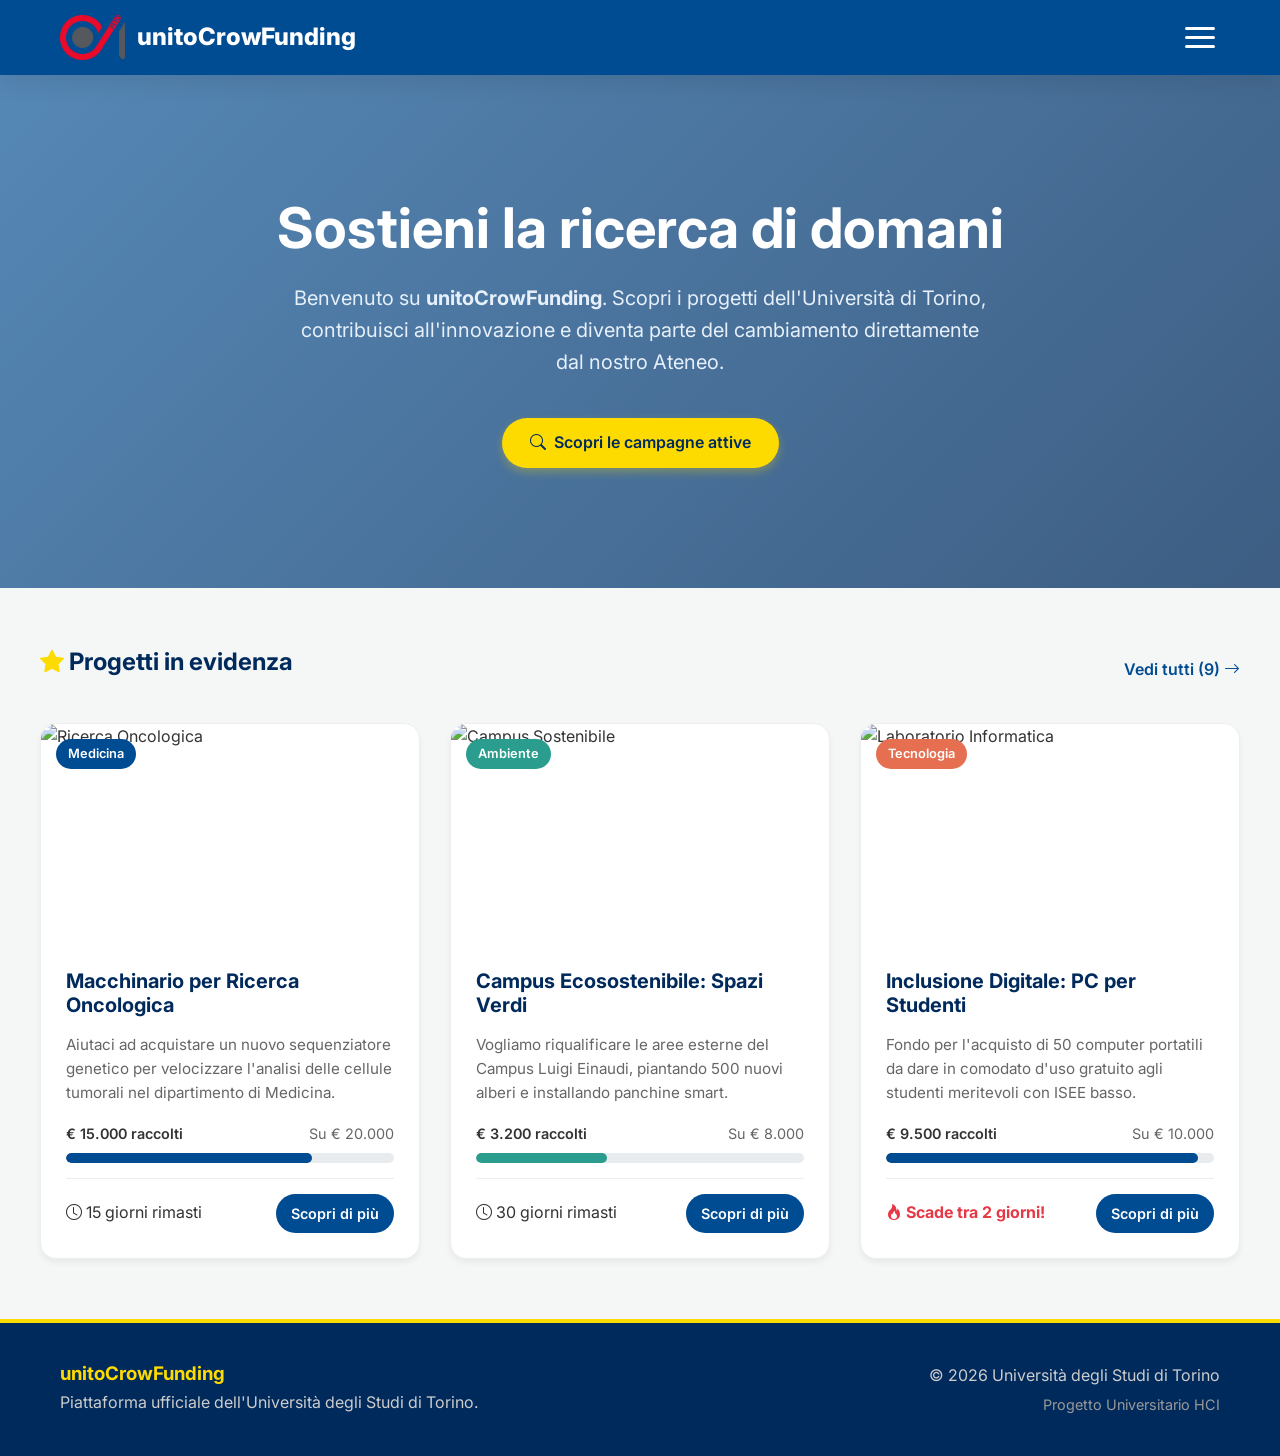
==== Assignement_2/index.html @ 96bf9e15 "Aggiunta Html, Css, JavaScript" ====
<!DOCTYPE html>
<html lang="it">
<head>
    <meta charset="UTF-8">
    <meta name="viewport" content="width=device-width, initial-scale=1.0">
    <title>unitoCrowFunding - Università di Torino</title>
    <link rel="stylesheet" href="https://cdn.jsdelivr.net/npm/bootstrap-icons@1.10.5/font/bootstrap-icons.css">
    <link rel="stylesheet" href="style.css">
</head>
<body>
    <div class="overlay-bg"></div>
    <nav class="navbar">
        <div class="container nav-container">
            <a href="index.html" class="brand">
                <img src="logo-unito.png" alt="Logo UniTo" onerror="this.src='https://via.placeholder.com/150x45/fddb00/002a5c?text=UNITO';">
                unitoCrowFunding
            </a>
            <!-- HAMBURGER ICONA GLOBALE -->
            <div class="hamburger">
                <span></span><span></span><span></span>
            </div>
            <!-- MENU LATERALE -->
            <ul class="nav-links">
                <li><a href="index.html" class="active"><i class="bi bi-house-door me-2"></i> Home</a></li>
                <li><a href="esplora.html"><i class="bi bi-compass me-2"></i> Esplora Progetti</a></li>
                <li><a href="proponi.html"><i class="bi bi-plus-circle me-2"></i> Proponi Progetto</a></li>
                <li><a href="faq.html"><i class="bi bi-question-circle me-2"></i> FAQ</a></li>
                
                <li style="margin-top: auto;"><a href="#" class="btn btn-outline" style="width: 100%;"><i class="bi bi-person"></i> Accedi</a></li>
                <li><a href="#" class="btn btn-warning" style="width: 100%;"><i class="bi bi-lightning-charge-fill"></i> Registrati</a></li>
            </ul>
        </div>
    </nav>

    <header class="hero">
        <div class="container">
            <h1>Sostieni la ricerca di domani</h1>
            <p>Benvenuto su <strong>unitoCrowFunding</strong>. Scopri i progetti dell'Università di Torino, contribuisci all'innovazione e diventa parte del cambiamento direttamente dal nostro Ateneo.</p>
            <a href="esplora.html" class="btn btn-warning"><i class="bi bi-search"></i> Scopri le campagne attive</a>
        </div>
    </header>

    <main class="main-content container">
        <div class="flex-between">
            <h2><i class="bi bi-star-fill" style="color: var(--unito-yellow);"></i> Progetti in evidenza</h2>
            <a href="esplora.html" style="font-weight: 600;">Vedi tutti (9) <i class="bi bi-arrow-right"></i></a>
        </div>
        
        <div class="grid grid-3" id="projects-grid">
            <a href="progetto.html?id=onco" class="card-link" aria-label="Vai al progetto Ricerca Oncologica">
                <article class="card">
                    <div class="badge">Medicina</div>
                    <div class="card-img">
                        <img src="https://images.unsplash.com/photo-1579154204601-01588f351e67?auto=format&fit=crop&q=80&w=800" alt="Ricerca Oncologica">
                    </div>
                    <div class="card-content">
                        <h3 class="card-title">Macchinario per Ricerca Oncologica</h3>
                        <p class="card-desc">Aiutaci ad acquistare un nuovo sequenziatore genetico per velocizzare l'analisi delle cellule tumorali nel dipartimento di Medicina.</p>
                        <div class="card-footer">
                            <div class="progress-stats">
                                <span>€ 15.000 raccolti</span>
                                <span style="color: var(--text-light); font-weight: normal;">Su € 20.000</span>
                            </div>
                            <div class="progress-track">
                                <div class="progress-fill blue" data-width="75%" style="width: 0;"></div>
                            </div>
                            <div class="card-meta">
                                <span><i class="bi bi-clock"></i> 15 giorni rimasti</span>
                                <span class="btn btn-primary" style="padding: 8px 15px; font-size: 0.9rem;">Scopri di più</span>
                            </div>
                        </div>
                    </div>
                </article>
            </a>

            <a href="progetto.html?id=campus" class="card-link" aria-label="Vai al progetto Campus">
                <article class="card">
                    <div class="badge green">Ambiente</div>
                    <div class="card-img">
                        <img src="https://images.unsplash.com/photo-1497366216548-37526070297c?auto=format&fit=crop&q=80&w=800" alt="Campus Sostenibile">
                    </div>
                    <div class="card-content">
                        <h3 class="card-title">Campus Ecosostenibile: Spazi Verdi</h3>
                        <p class="card-desc">Vogliamo riqualificare le aree esterne del Campus Luigi Einaudi, piantando 500 nuovi alberi e installando panchine smart.</p>
                        <div class="card-footer">
                            <div class="progress-stats">
                                <span>€ 3.200 raccolti</span>
                                <span style="color: var(--text-light); font-weight: normal;">Su € 8.000</span>
                            </div>
                            <div class="progress-track">
                                <div class="progress-fill" data-width="40%" style="width: 0;"></div>
                            </div>
                            <div class="card-meta">
                                <span><i class="bi bi-clock"></i> 30 giorni rimasti</span>
                                <span class="btn btn-primary" style="padding: 8px 15px; font-size: 0.9rem;">Scopri di più</span>
                            </div>
                        </div>
                    </div>
                </article>
            </a>

            <a href="progetto.html?id=inclusione" class="card-link" aria-label="Vai al progetto Informatica">
                <article class="card">
                    <div class="badge orange">Tecnologia</div>
                    <div class="card-img">
                        <img src="https://images.unsplash.com/photo-1526374965328-7f61d4dc18c5?auto=format&fit=crop&q=80&w=800" alt="Laboratorio Informatica">
                    </div>
                    <div class="card-content">
                        <h3 class="card-title">Inclusione Digitale: PC per Studenti</h3>
                        <p class="card-desc">Fondo per l'acquisto di 50 computer portatili da dare in comodato d'uso gratuito agli studenti meritevoli con ISEE basso.</p>
                        <div class="card-footer">
                            <div class="progress-stats">
                                <span>€ 9.500 raccolti</span>
                                <span style="color: var(--text-light); font-weight: normal;">Su € 10.000</span>
                            </div>
                            <div class="progress-track">
                                <div class="progress-fill blue" data-width="95%" style="width: 0;"></div>
                            </div>
                            <div class="card-meta">
                                <span style="color: var(--danger); font-weight: bold;"><i class="bi bi-fire"></i> Scade tra 2 giorni!</span>
                                <span class="btn btn-primary" style="padding: 8px 15px; font-size: 0.9rem;">Scopri di più</span>
                            </div>
                        </div>
                    </div>
                </article>
            </a>
        </div>
    </main>

    <footer>
        <div class="container flex-between" style="flex-wrap: wrap; gap: 20px;">
            <div>
                <h3 style="color: var(--unito-yellow); margin-bottom: 5px;">unitoCrowFunding</h3>
                <p style="color: #ccc; margin-bottom: 0;">Piattaforma ufficiale dell'Università degli Studi di Torino.</p>
            </div>
            <div style="text-align: right;">
                <p style="margin-bottom: 5px; color: #ccc;">&copy; 2026 Università degli Studi di Torino</p>
                <p style="margin-bottom: 0; font-size: 0.9rem; color: #999;">Progetto Universitario HCI</p>
            </div>
        </div>
    </footer>
    <script src="script.js"></script>
</body>
</html>
---- Assignement_2/style.css ----
@import url('https://fonts.googleapis.com/css2?family=Inter:wght@300;400;500;600;700;800&display=swap');

:root {
    --unito-blue: #004c93;
    --unito-dark-blue: #002a5c;
    --unito-light-blue: #e6f0fa;
    --unito-yellow: #fddb00;
    --text-color: #333333;
    --text-light: #666666;
    --bg-light: #f4f7f6;
    --white: #ffffff;
    --danger: #e63946;
    --success: #2a9d8f;
    --purple: #8e44ad;
    --shadow-sm: 0 4px 6px rgba(0, 0, 0, 0.05);
    --shadow-md: 0 10px 20px rgba(0, 0, 0, 0.08);
    --shadow-lg: 0 20px 40px rgba(0, 0, 0, 0.12);
    --transition: all 0.3s cubic-bezier(0.25, 0.8, 0.25, 1);
}

* { margin: 0; padding: 0; box-sizing: border-box; }

body {
    font-family: 'Inter', sans-serif;
    color: var(--text-color);
    background-color: var(--bg-light);
    line-height: 1.6;
    display: flex;
    flex-direction: column;
    min-height: 100vh;
}

h1, h2, h3, h4 { font-weight: 700; color: var(--unito-dark-blue); line-height: 1.2; margin-bottom: 1rem; }
p { margin-bottom: 1rem; color: var(--text-light); }
a { text-decoration: none; color: var(--unito-blue); transition: var(--transition); }
a:hover { color: var(--unito-dark-blue); }
p a, .breadcrumb a, .text-link { text-decoration: underline; text-underline-offset: 4px; }

.container { width: 100%; max-width: 1200px; margin: 0 auto; padding: 0 20px; }
.main-content { flex-grow: 1; padding: 60px 0; }
.grid { display: grid; gap: 30px; }
.grid-3 { grid-template-columns: repeat(auto-fit, minmax(320px, 1fr)); }
.flex-between { display: flex; justify-content: space-between; align-items: center; }

/* Navbar */
.navbar {
    background-color: var(--unito-blue); padding: 15px 0;
    position: sticky; top: 0; z-index: 1000; box-shadow: var(--shadow-md);
}
.nav-container { display: flex; justify-content: space-between; align-items: center; }
.brand {
    display: flex; align-items: center; gap: 12px; font-size: 1.5rem;
    font-weight: 800; color: var(--white) !important; text-decoration: none !important;
    transition: var(--transition);
}
.brand img { height: 45px; border-radius: 4px; }
.brand:hover { color: var(--unito-yellow) !important; transform: scale(1.02); }

/* Sidebar Menu */
.hamburger { display: flex; cursor: pointer; flex-direction: column; gap: 6px; z-index: 1001; padding: 5px; }
.hamburger span { width: 30px; height: 3px; background: var(--white); border-radius: 3px; transition: var(--transition); }
.hamburger.toggle span:nth-child(1) { transform: rotate(-45deg) translate(-5px, 6px); background: var(--unito-yellow); }
.hamburger.toggle span:nth-child(2) { opacity: 0; }
.hamburger.toggle span:nth-child(3) { transform: rotate(45deg) translate(-5px, -6px); background: var(--unito-yellow); }

.nav-links {
    position: fixed; top: 0; right: -400px; width: 320px; height: 100vh;
    background: var(--unito-dark-blue); display: flex; flex-direction: column;
    padding: 100px 40px; gap: 25px; transition: right 0.5s cubic-bezier(0.77, 0, 0.175, 1);
    box-shadow: -10px 0 30px rgba(0,0,0,0.5); z-index: 999; margin: 0; list-style: none;
}
.nav-links.nav-active { right: 0; }
.nav-links a { color: var(--white); font-weight: 500; font-size: 1.1rem; text-decoration: none; position: relative; display: inline-block; }
.nav-links a:not(.btn):hover, .nav-links a.active { color: var(--unito-yellow); }

.overlay-bg {
    position: fixed; top: 0; left: 0; width: 100%; height: 100vh;
    background: rgba(0,0,0,0.5); z-index: 998; opacity: 0; pointer-events: none; transition: opacity 0.3s;
}
.overlay-bg.active { opacity: 1; pointer-events: all; }

/* Buttons */
.btn {
    display: inline-flex; align-items: center; justify-content: center; gap: 8px;
    padding: 12px 28px; border-radius: 50px; font-weight: 600; cursor: pointer;
    text-decoration: none !important; border: none; transition: var(--transition);
}
.btn-primary { background: var(--unito-blue); color: var(--white) !important; }
.btn-primary:hover { background: var(--unito-dark-blue); transform: translateY(-3px); }
.btn-warning {
    background: var(--unito-yellow); color: var(--unito-dark-blue) !important;
    box-shadow: 0 4px 10px rgba(253, 219, 0, 0.3);
}
.btn-warning:hover {
    background: #ffea00; color: #000 !important;
    box-shadow: 0 10px 25px rgba(253, 219, 0, 0.6); transform: translateY(-4px) scale(1.05);
}
.btn-outline { background: transparent; border: 2px solid var(--white); color: var(--white) !important; }

/* Hero */
.hero {
    background: linear-gradient(135deg, rgba(0, 76, 147, 0.65), rgba(0, 42, 92, 0.75)), url('https://images.unsplash.com/photo-1541339907198-e08756dedf3f?auto=format&fit=crop&q=80&w=1920') center/cover fixed;
    color: var(--white); padding: 120px 0; text-align: center;
}
.hero h1 { color: var(--white); font-size: 3.5rem; margin-bottom: 20px; }
.hero p { color: var(--unito-light-blue); font-size: 1.25rem; max-width: 700px; margin: 0 auto 40px; }

/* Breadcrumbs */
.breadcrumb-wrap { background: var(--white); border-bottom: 1px solid #e1e8ed; padding: 15px 0; }
.breadcrumb { list-style: none; display: flex; gap: 10px; font-size: 0.9rem; align-items: center; }
.breadcrumb li:not(:last-child)::after { content: '›'; color: #999; }
.breadcrumb li.active { color: var(--text-light); font-weight: 500; }

/* Project Cards */
#projects-grid { margin-top: 30px; }
.card-link { display: block; text-decoration: none !important; color: inherit !important; border-radius: 16px; transition: var(--transition); }
.card {
    background: var(--white); border-radius: 16px; overflow: hidden;
    box-shadow: var(--shadow-sm); transition: var(--transition); height: 100%;
    display: flex; flex-direction: column; position: relative; border: 1px solid #eee;
}
.card-link:hover { transform: translateY(-10px); }
.card-link:hover .card { box-shadow: var(--shadow-lg); border-color: var(--unito-light-blue); }
.card-img { height: 220px; overflow: hidden; position: relative; }
.card-img img { width: 100%; height: 100%; object-fit: cover; transition: transform 0.6s ease; }
.card-link:hover .card-img img { transform: scale(1.08); }
.badge {
    position: absolute; top: 15px; left: 15px; background: var(--unito-blue);
    color: var(--white); padding: 5px 12px; border-radius: 20px;
    font-size: 0.8rem; font-weight: 600; z-index: 2;
}
.badge.green { background: var(--success); }
.badge.orange { background: #e76f51; }
.badge.purple { background: var(--purple); }

.card-content { padding: 25px; display: flex; flex-direction: column; flex-grow: 1; }
.card-title { font-size: 1.25rem; transition: var(--transition); }
.card-desc { flex-grow: 1; font-size: 0.95rem; }
.progress-stats { display: flex; justify-content: space-between; font-size: 0.9rem; margin-bottom: 8px; font-weight: 600; }
.progress-track { background: #e9ecef; height: 10px; border-radius: 10px; overflow: hidden; margin-bottom: 15px; }
.progress-fill { background: var(--success); height: 100%; border-radius: 10px; transition: width 1s ease-in-out; }
.progress-fill.blue { background: var(--unito-blue); }
.card-meta { display: flex; justify-content: space-between; align-items: center; margin-top: 15px; border-top: 1px solid #eee; padding-top: 15px; }

/* Filter & Suggestions (Esplora) */
.filters-card { background: var(--white); padding: 30px; border-radius: 16px; box-shadow: var(--shadow-sm); border: 1px solid #eee; }
.form-group { margin-bottom: 20px; position: relative; }
.form-label { display: block; font-weight: 600; margin-bottom: 8px; color: var(--unito-dark-blue); }
.form-control {
    width: 100%; padding: 14px 18px; border: 2px solid #e1e8ed; border-radius: 8px;
    font-size: 1rem; transition: var(--transition); font-family: inherit;
}
.form-control:focus { outline: none; border-color: var(--unito-blue); box-shadow: 0 0 0 4px var(--unito-light-blue); }
.form-control.is-invalid { border-color: var(--danger); }
.form-control.is-valid { border-color: var(--success); }
.invalid-feedback { color: var(--danger); font-size: 0.85rem; margin-top: 6px; display: none; }
.is-invalid ~ .invalid-feedback { display: block; animation: shake 0.4s; }

/* Suggerimenti Ricerca */
.suggestions-list {
    position: absolute; top: 100%; left: 0; width: 100%;
    background: var(--white); border: 1px solid #ced4da; border-radius: 8px;
    box-shadow: var(--shadow-lg); list-style: none; padding: 0; margin-top: 5px;
    max-height: 250px; overflow-y: auto; z-index: 2000; display: none;
}
.suggestions-list li { padding: 12px 18px; cursor: pointer; border-bottom: 1px solid #f8f9fa; font-weight: 500; transition: background 0.2s; }
.suggestions-list li:hover { background: var(--unito-light-blue); color: var(--unito-blue); }
.suggestions-list li:last-child { border-bottom: none; }

/* Layout Pagina Progetto (Proporzioni corrette) */
.project-grid { display: grid; grid-template-columns: 1fr 380px; gap: 40px; align-items: start; }
.project-header-img { 
    width: 100%; max-height: 400px; object-fit: cover; 
    border-radius: 16px; margin-bottom: 30px; box-shadow: var(--shadow-md); 
}
.sticky-sidebar { 
    position: sticky; top: 100px; background: var(--white); padding: 30px; 
    border-radius: 16px; box-shadow: var(--shadow-lg); border-top: 6px solid var(--unito-yellow); 
}
.mobile-pay-btn { display: none; margin-bottom: 25px; width: 100%; padding: 18px; font-size: 1.2rem; }

/* Animazione Elaborazione Pagamento */
.payment-overlay {
    position: fixed; top: 0; left: 0; width: 100%; height: 100%;
    background: rgba(0,0,0,0.5); z-index: 9999; display: flex;
    align-items: center; justify-content: center; opacity: 0;
    pointer-events: none; transition: opacity 0.3s ease; backdrop-filter: blur(8px);
}
.payment-overlay.active { opacity: 1; pointer-events: all; }
.payment-box {
    width: 220px; height: 220px; border-radius: 28px;
    background: rgba(30, 30, 30, 0.85); backdrop-filter: blur(20px);
    display: flex; flex-direction: column; align-items: center; justify-content: center;
    color: white; box-shadow: 0 15px 35px rgba(0,0,0,0.3);
    transform: scale(0.9); transition: transform 0.4s cubic-bezier(0.175, 0.885, 0.32, 1.275);
}
.payment-overlay.active .payment-box { transform: scale(1); }
.payment-icon { font-size: 5rem; margin-bottom: 10px; transition: all 0.3s ease; }
.payment-text { font-size: 1.15rem; font-weight: 600; text-align: center; }

@keyframes spin { 100% { transform: rotate(360deg); } }
.spin { animation: spin 1s linear infinite; display: inline-block; }
@keyframes shake { 0%, 100% { transform: translateX(0); } 25% { transform: translateX(-5px); } 75% { transform: translateX(5px); } }

/* Accordion FAQ */
.accordion { display: flex; flex-direction: column; gap: 15px; }
.accordion-item { border: 1px solid #e1e8ed; border-radius: 10px; overflow: hidden; background: var(--white); }
.accordion-header {
    width: 100%; padding: 18px 20px; background: var(--white); border: none; text-align: left;
    font-weight: 600; font-size: 1.05rem; cursor: pointer; display: flex; justify-content: space-between;
}
.accordion-item.active .accordion-header { background: var(--unito-light-blue); color: var(--unito-blue); }
.accordion-content { max-height: 0; overflow: hidden; transition: max-height 0.4s ease-out; }
.accordion-body { padding: 20px; color: var(--text-light); }

footer { background: var(--unito-dark-blue); color: var(--white); padding: 40px 0; margin-top: auto; border-top: 4px solid var(--unito-yellow); }

/* Responsive */
@media (max-width: 992px) {
    .project-grid { grid-template-columns: 1fr; gap: 20px; }
    .sticky-sidebar { position: relative; top: 0; margin-top: 10px; }
    .mobile-pay-btn { display: flex; justify-content: center; }
    .desktop-pay-btn { display: none; }
}
@media (max-width: 768px) {
    .nav-links { width: 280px; right: -300px; padding: 80px 30px; }
    .hero h1 { font-size: 2.5rem; }
    .grid-2, .grid-3 { grid-template-columns: 1fr; }
    .filters-row { flex-direction: column; align-items: stretch; }
}
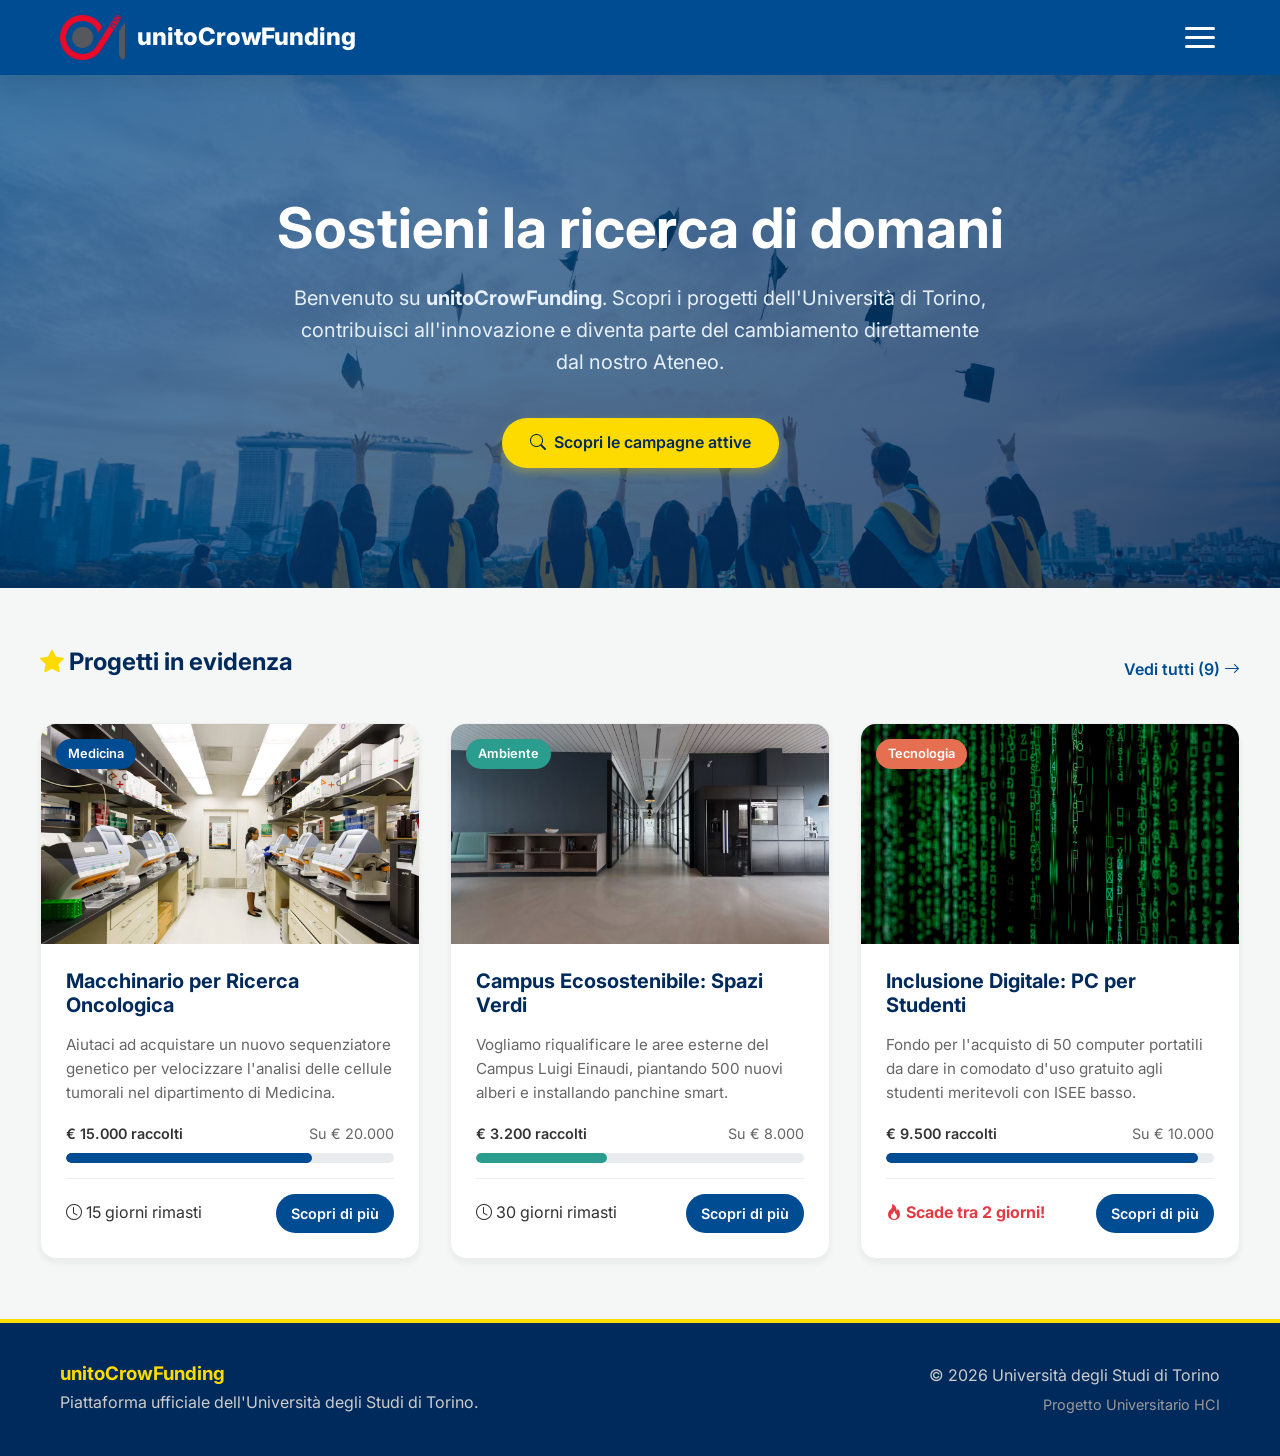
==== commit cad2f117: "FIX: src delle immagini e struttura della directory" ====
--- a/Assignement_2/index.html
+++ b/Assignement_2/index.html
@@ -5,14 +5,14 @@
     <meta name="viewport" content="width=device-width, initial-scale=1.0">
     <title>unitoCrowFunding - Università di Torino</title>
     <link rel="stylesheet" href="https://cdn.jsdelivr.net/npm/bootstrap-icons@1.10.5/font/bootstrap-icons.css">
-    <link rel="stylesheet" href="style.css">
+    <link rel="stylesheet" href="css/style.css">
 </head>
 <body>
     <div class="overlay-bg"></div>
     <nav class="navbar">
         <div class="container nav-container">
             <a href="index.html" class="brand">
-                <img src="logo-unito.png" alt="Logo UniTo" onerror="this.src='https://via.placeholder.com/150x45/fddb00/002a5c?text=UNITO';">
+                <img src="img/logo-unito.png" alt="Logo UniTo">
                 unitoCrowFunding
             </a>
             <!-- HAMBURGER ICONA GLOBALE -->
@@ -47,11 +47,11 @@
         </div>
         
         <div class="grid grid-3" id="projects-grid">
-            <a href="progetto.html?id=onco" class="card-link" aria-label="Vai al progetto Ricerca Oncologica">
+            <a href="progetto.html#onco" class="card-link" aria-label="Vai al progetto Ricerca Oncologica">
                 <article class="card">
                     <div class="badge">Medicina</div>
                     <div class="card-img">
-                        <img src="https://images.unsplash.com/photo-1579154204601-01588f351e67?auto=format&fit=crop&q=80&w=800" alt="Ricerca Oncologica">
+                        <img src="img/onco.jpg" alt="Ricerca Oncologica">
                     </div>
                     <div class="card-content">
                         <h3 class="card-title">Macchinario per Ricerca Oncologica</h3>
@@ -73,11 +73,11 @@
                 </article>
             </a>
 
-            <a href="progetto.html?id=campus" class="card-link" aria-label="Vai al progetto Campus">
+            <a href="progetto.html#campus" class="card-link" aria-label="Vai al progetto Campus">
                 <article class="card">
                     <div class="badge green">Ambiente</div>
                     <div class="card-img">
-                        <img src="https://images.unsplash.com/photo-1497366216548-37526070297c?auto=format&fit=crop&q=80&w=800" alt="Campus Sostenibile">
+                        <img src="img/campus.jpg" alt="Campus Sostenibile">
                     </div>
                     <div class="card-content">
                         <h3 class="card-title">Campus Ecosostenibile: Spazi Verdi</h3>
@@ -99,11 +99,11 @@
                 </article>
             </a>
 
-            <a href="progetto.html?id=inclusione" class="card-link" aria-label="Vai al progetto Informatica">
+            <a href="progetto.html#inclusione" class="card-link" aria-label="Vai al progetto Informatica">
                 <article class="card">
                     <div class="badge orange">Tecnologia</div>
                     <div class="card-img">
-                        <img src="https://images.unsplash.com/photo-1526374965328-7f61d4dc18c5?auto=format&fit=crop&q=80&w=800" alt="Laboratorio Informatica">
+                        <img src="img/inclusione.jpg" alt="Laboratorio Informatica">
                     </div>
                     <div class="card-content">
                         <h3 class="card-title">Inclusione Digitale: PC per Studenti</h3>
@@ -139,6 +139,6 @@
             </div>
         </div>
     </footer>
-    <script src="script.js"></script>
+    <script src="js/script.js"></script>
 </body>
 </html>
--- a/Assignement_2/css/style.css
+++ b/Assignement_2/css/style.css
@@ -0,0 +1,230 @@
+@import url('https://fonts.googleapis.com/css2?family=Inter:wght@300;400;500;600;700;800&display=swap');
+
+:root {
+    --unito-blue: #004c93;
+    --unito-dark-blue: #002a5c;
+    --unito-light-blue: #e6f0fa;
+    --unito-yellow: #fddb00;
+    --text-color: #333333;
+    --text-light: #666666;
+    --bg-light: #f4f7f6;
+    --white: #ffffff;
+    --danger: #e63946;
+    --success: #2a9d8f;
+    --purple: #8e44ad;
+    --shadow-sm: 0 4px 6px rgba(0, 0, 0, 0.05);
+    --shadow-md: 0 10px 20px rgba(0, 0, 0, 0.08);
+    --shadow-lg: 0 20px 40px rgba(0, 0, 0, 0.12);
+    --transition: all 0.3s cubic-bezier(0.25, 0.8, 0.25, 1);
+}
+
+* { margin: 0; padding: 0; box-sizing: border-box; }
+
+body {
+    font-family: 'Inter', sans-serif;
+    color: var(--text-color);
+    background-color: var(--bg-light);
+    line-height: 1.6;
+    display: flex;
+    flex-direction: column;
+    min-height: 100vh;
+}
+
+h1, h2, h3, h4 { font-weight: 700; color: var(--unito-dark-blue); line-height: 1.2; margin-bottom: 1rem; }
+p { margin-bottom: 1rem; color: var(--text-light); }
+a { text-decoration: none; color: var(--unito-blue); transition: var(--transition); }
+a:hover { color: var(--unito-dark-blue); }
+p a, .breadcrumb a, .text-link { text-decoration: underline; text-underline-offset: 4px; }
+
+.container { width: 100%; max-width: 1200px; margin: 0 auto; padding: 0 20px; }
+.main-content { flex-grow: 1; padding: 60px 0; }
+.grid { display: grid; gap: 30px; }
+.grid-3 { grid-template-columns: repeat(auto-fit, minmax(320px, 1fr)); }
+.flex-between { display: flex; justify-content: space-between; align-items: center; }
+
+/* Navbar */
+.navbar {
+    background-color: var(--unito-blue); padding: 15px 0;
+    position: sticky; top: 0; z-index: 1000; box-shadow: var(--shadow-md);
+}
+.nav-container { display: flex; justify-content: space-between; align-items: center; }
+.brand {
+    display: flex; align-items: center; gap: 12px; font-size: 1.5rem;
+    font-weight: 800; color: var(--white) !important; text-decoration: none !important;
+    transition: var(--transition);
+}
+.brand img { height: 45px; border-radius: 4px; }
+.brand:hover { color: var(--unito-yellow) !important; transform: scale(1.02); }
+
+/* Sidebar Menu */
+.hamburger { display: flex; cursor: pointer; flex-direction: column; gap: 6px; z-index: 1001; padding: 5px; }
+.hamburger span { width: 30px; height: 3px; background: var(--white); border-radius: 3px; transition: var(--transition); }
+.hamburger.toggle span:nth-child(1) { transform: rotate(-45deg) translate(-5px, 6px); background: var(--unito-yellow); }
+.hamburger.toggle span:nth-child(2) { opacity: 0; }
+.hamburger.toggle span:nth-child(3) { transform: rotate(45deg) translate(-5px, -6px); background: var(--unito-yellow); }
+
+.nav-links {
+    position: fixed; top: 0; right: -400px; width: 320px; height: 100vh;
+    background: var(--unito-dark-blue); display: flex; flex-direction: column;
+    padding: 100px 40px; gap: 25px; transition: right 0.5s cubic-bezier(0.77, 0, 0.175, 1);
+    box-shadow: -10px 0 30px rgba(0,0,0,0.5); z-index: 999; margin: 0; list-style: none;
+}
+.nav-links.nav-active { right: 0; }
+.nav-links a { color: var(--white); font-weight: 500; font-size: 1.1rem; text-decoration: none; position: relative; display: inline-block; }
+.nav-links a:not(.btn):hover, .nav-links a.active { color: var(--unito-yellow); }
+
+.overlay-bg {
+    position: fixed; top: 0; left: 0; width: 100%; height: 100vh;
+    background: rgba(0,0,0,0.5); z-index: 998; opacity: 0; pointer-events: none; transition: opacity 0.3s;
+}
+.overlay-bg.active { opacity: 1; pointer-events: all; }
+
+/* Buttons */
+.btn {
+    display: inline-flex; align-items: center; justify-content: center; gap: 8px;
+    padding: 12px 28px; border-radius: 50px; font-weight: 600; cursor: pointer;
+    text-decoration: none !important; border: none; transition: var(--transition);
+}
+.btn-primary { background: var(--unito-blue); color: var(--white) !important; }
+.btn-primary:hover { background: var(--unito-dark-blue); transform: translateY(-3px); }
+.btn-warning {
+    background: var(--unito-yellow); color: var(--unito-dark-blue) !important;
+    box-shadow: 0 4px 10px rgba(253, 219, 0, 0.3);
+}
+.btn-warning:hover {
+    background: #ffea00; color: #000 !important;
+    box-shadow: 0 10px 25px rgba(253, 219, 0, 0.6); transform: translateY(-4px) scale(1.05);
+}
+.btn-outline { background: transparent; border: 2px solid var(--white); color: var(--white) !important; }
+
+/* Hero */
+.hero {
+    background: linear-gradient(135deg, rgba(0, 76, 147, 0.65), rgba(0, 42, 92, 0.75)), url('../img/hero.jpg') center/cover fixed;
+    color: var(--white); padding: 120px 0; text-align: center;
+}
+.hero h1 { color: var(--white); font-size: 3.5rem; margin-bottom: 20px; }
+.hero p { color: var(--unito-light-blue); font-size: 1.25rem; max-width: 700px; margin: 0 auto 40px; }
+
+/* Breadcrumbs */
+.breadcrumb-wrap { background: var(--white); border-bottom: 1px solid #e1e8ed; padding: 15px 0; }
+.breadcrumb { list-style: none; display: flex; gap: 10px; font-size: 0.9rem; align-items: center; }
+.breadcrumb li:not(:last-child)::after { content: '›'; color: #999; }
+.breadcrumb li.active { color: var(--text-light); font-weight: 500; }
+
+/* Project Cards */
+#projects-grid { margin-top: 30px; }
+.card-link { display: block; text-decoration: none !important; color: inherit !important; border-radius: 16px; transition: var(--transition); }
+.card {
+    background: var(--white); border-radius: 16px; overflow: hidden;
+    box-shadow: var(--shadow-sm); transition: var(--transition); height: 100%;
+    display: flex; flex-direction: column; position: relative; border: 1px solid #eee;
+}
+.card-link:hover { transform: translateY(-10px); }
+.card-link:hover .card { box-shadow: var(--shadow-lg); border-color: var(--unito-light-blue); }
+.card-img { height: 220px; overflow: hidden; position: relative; }
+.card-img img { width: 100%; height: 100%; object-fit: cover; transition: transform 0.6s ease; }
+.card-link:hover .card-img img { transform: scale(1.08); }
+.badge {
+    position: absolute; top: 15px; left: 15px; background: var(--unito-blue);
+    color: var(--white); padding: 5px 12px; border-radius: 20px;
+    font-size: 0.8rem; font-weight: 600; z-index: 2;
+}
+.badge.green { background: var(--success); }
+.badge.orange { background: #e76f51; }
+.badge.purple { background: var(--purple); }
+
+.card-content { padding: 25px; display: flex; flex-direction: column; flex-grow: 1; }
+.card-title { font-size: 1.25rem; transition: var(--transition); }
+.card-desc { flex-grow: 1; font-size: 0.95rem; }
+.progress-stats { display: flex; justify-content: space-between; font-size: 0.9rem; margin-bottom: 8px; font-weight: 600; }
+.progress-track { background: #e9ecef; height: 10px; border-radius: 10px; overflow: hidden; margin-bottom: 15px; }
+.progress-fill { background: var(--success); height: 100%; border-radius: 10px; transition: width 1s ease-in-out; }
+.progress-fill.blue { background: var(--unito-blue); }
+.card-meta { display: flex; justify-content: space-between; align-items: center; margin-top: 15px; border-top: 1px solid #eee; padding-top: 15px; }
+
+/* Filter & Suggestions (Esplora) */
+.filters-card { background: var(--white); padding: 30px; border-radius: 16px; box-shadow: var(--shadow-sm); border: 1px solid #eee; }
+.form-group { margin-bottom: 20px; position: relative; }
+.form-label { display: block; font-weight: 600; margin-bottom: 8px; color: var(--unito-dark-blue); }
+.form-control {
+    width: 100%; padding: 14px 18px; border: 2px solid #e1e8ed; border-radius: 8px;
+    font-size: 1rem; transition: var(--transition); font-family: inherit;
+}
+.form-control:focus { outline: none; border-color: var(--unito-blue); box-shadow: 0 0 0 4px var(--unito-light-blue); }
+.form-control.is-invalid { border-color: var(--danger); }
+.form-control.is-valid { border-color: var(--success); }
+.invalid-feedback { color: var(--danger); font-size: 0.85rem; margin-top: 6px; display: none; }
+.is-invalid ~ .invalid-feedback { display: block; animation: shake 0.4s; }
+
+/* Suggerimenti Ricerca */
+.suggestions-list {
+    position: absolute; top: 100%; left: 0; width: 100%;
+    background: var(--white); border: 1px solid #ced4da; border-radius: 8px;
+    box-shadow: var(--shadow-lg); list-style: none; padding: 0; margin-top: 5px;
+    max-height: 250px; overflow-y: auto; z-index: 2000; display: none;
+}
+.suggestions-list li { padding: 12px 18px; cursor: pointer; border-bottom: 1px solid #f8f9fa; font-weight: 500; transition: background 0.2s; }
+.suggestions-list li:hover { background: var(--unito-light-blue); color: var(--unito-blue); }
+.suggestions-list li:last-child { border-bottom: none; }
+
+/* Layout Pagina Progetto (Proporzioni corrette) */
+.project-grid { display: grid; grid-template-columns: 1fr 380px; gap: 40px; align-items: start; }
+.project-header-img { 
+    width: 100%; max-height: 400px; object-fit: cover; 
+    border-radius: 16px; margin-bottom: 30px; box-shadow: var(--shadow-md); 
+}
+.sticky-sidebar { 
+    position: sticky; top: 100px; background: var(--white); padding: 30px; 
+    border-radius: 16px; box-shadow: var(--shadow-lg); border-top: 6px solid var(--unito-yellow); 
+}
+.mobile-pay-btn { display: none; margin-bottom: 25px; width: 100%; padding: 18px; font-size: 1.2rem; }
+
+/* Animazione Elaborazione Pagamento */
+.payment-overlay {
+    position: fixed; top: 0; left: 0; width: 100%; height: 100%;
+    background: rgba(0,0,0,0.5); z-index: 9999; display: flex;
+    align-items: center; justify-content: center; opacity: 0;
+    pointer-events: none; transition: opacity 0.3s ease; backdrop-filter: blur(8px);
+}
+.payment-overlay.active { opacity: 1; pointer-events: all; }
+.payment-box {
+    width: 220px; height: 220px; border-radius: 28px;
+    background: rgba(30, 30, 30, 0.85); backdrop-filter: blur(20px);
+    display: flex; flex-direction: column; align-items: center; justify-content: center;
+    color: white; box-shadow: 0 15px 35px rgba(0,0,0,0.3);
+    transform: scale(0.9); transition: transform 0.4s cubic-bezier(0.175, 0.885, 0.32, 1.275);
+}
+.payment-overlay.active .payment-box { transform: scale(1); }
+.payment-icon { font-size: 5rem; margin-bottom: 10px; transition: all 0.3s ease; }
+.payment-text { font-size: 1.15rem; font-weight: 600; text-align: center; }
+
+@keyframes spin { 100% { transform: rotate(360deg); } }
+.spin { animation: spin 1s linear infinite; display: inline-block; }
+@keyframes shake { 0%, 100% { transform: translateX(0); } 25% { transform: translateX(-5px); } 75% { transform: translateX(5px); } }
+
+/* Accordion FAQ */
+.accordion { display: flex; flex-direction: column; gap: 15px; }
+.accordion-item { border: 1px solid #e1e8ed; border-radius: 10px; overflow: hidden; background: var(--white); }
+.accordion-header {
+    width: 100%; padding: 18px 20px; background: var(--white); border: none; text-align: left;
+    font-weight: 600; font-size: 1.05rem; cursor: pointer; display: flex; justify-content: space-between;
+}
+.accordion-item.active .accordion-header { background: var(--unito-light-blue); color: var(--unito-blue); }
+.accordion-content { max-height: 0; overflow: hidden; transition: max-height 0.4s ease-out; }
+.accordion-body { padding: 20px; color: var(--text-light); }
+
+footer { background: var(--unito-dark-blue); color: var(--white); padding: 40px 0; margin-top: auto; border-top: 4px solid var(--unito-yellow); }
+
+/* Responsive */
+@media (max-width: 992px) {
+    .project-grid { grid-template-columns: 1fr; gap: 20px; }
+    .sticky-sidebar { position: relative; top: 0; margin-top: 10px; }
+    .mobile-pay-btn { display: flex; justify-content: center; }
+    .desktop-pay-btn { display: none; }
+}
+@media (max-width: 768px) {
+    .nav-links { width: 280px; right: -300px; padding: 80px 30px; }
+    .hero h1 { font-size: 2.5rem; }
+    .grid-2, .grid-3 { grid-template-columns: 1fr; }
+    .filters-row { flex-direction: column; align-items: stretch; }
+}
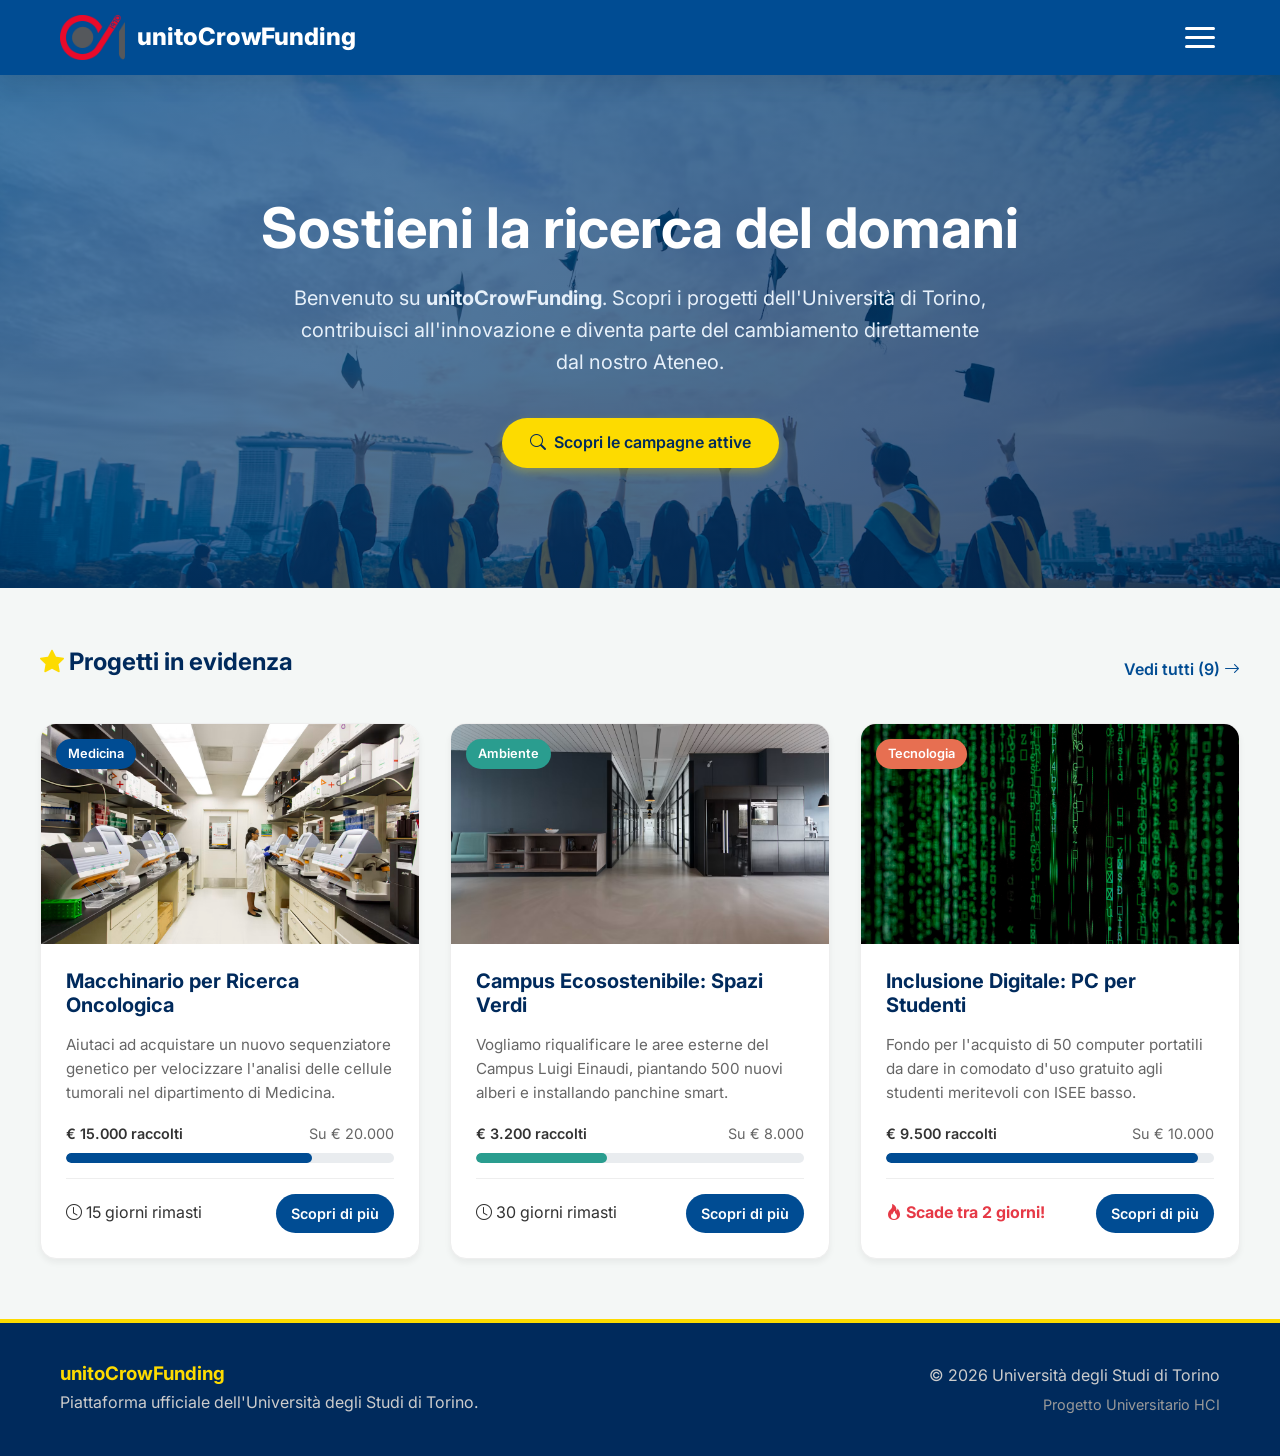
==== commit 9ff12de8: "Aggiornato html, css e Javascript" ====
--- a/Assignement_2/index.html
+++ b/Assignement_2/index.html
@@ -34,7 +34,7 @@
 
     <header class="hero">
         <div class="container">
-            <h1>Sostieni la ricerca di domani</h1>
+            <h1>Sostieni la ricerca del domani</h1>
             <p>Benvenuto su <strong>unitoCrowFunding</strong>. Scopri i progetti dell'Università di Torino, contribuisci all'innovazione e diventa parte del cambiamento direttamente dal nostro Ateneo.</p>
             <a href="esplora.html" class="btn btn-warning"><i class="bi bi-search"></i> Scopri le campagne attive</a>
         </div>
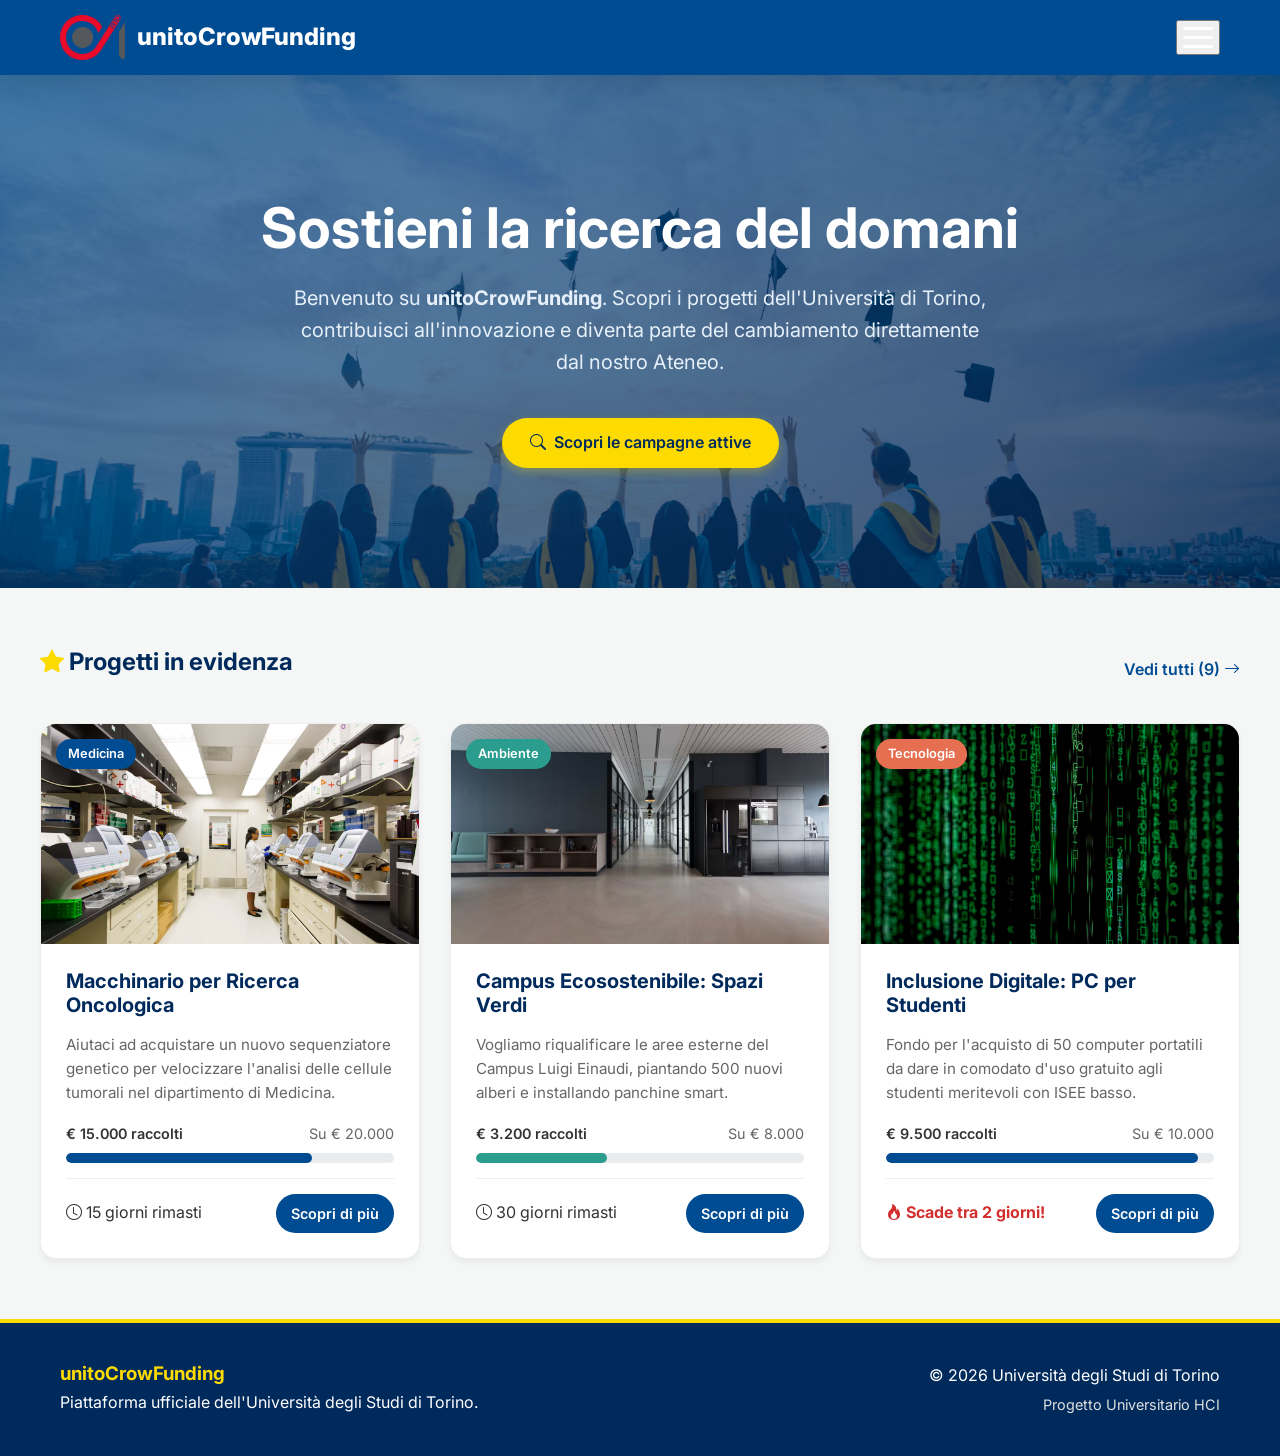
==== commit 1498b218: "validazione file: index.html, donazione.html, progetto.html" ====
--- a/Assignement_2/index.html
+++ b/Assignement_2/index.html
@@ -16,18 +16,18 @@
                 unitoCrowFunding
             </a>
             <!-- HAMBURGER ICONA GLOBALE -->
-            <div class="hamburger">
+            <button class="hamburger" aria-label="Apri menu di navigazione">
                 <span></span><span></span><span></span>
-            </div>
+            </button>
             <!-- MENU LATERALE -->
             <ul class="nav-links">
-                <li><a href="index.html" class="active"><i class="bi bi-house-door me-2"></i> Home</a></li>
-                <li><a href="esplora.html"><i class="bi bi-compass me-2"></i> Esplora Progetti</a></li>
-                <li><a href="proponi.html"><i class="bi bi-plus-circle me-2"></i> Proponi Progetto</a></li>
-                <li><a href="faq.html"><i class="bi bi-question-circle me-2"></i> FAQ</a></li>
+                <li><a href="index.html" class="active"><span class="bi bi-house-door me-2" aria-hidden="true"></span> Home</a></li>
+                <li><a href="esplora.html"><span class="bi bi-compass me-2" aria-hidden="true"></span> Esplora Progetti</a></li>
+                <li><a href="proponi.html"><span class="bi bi-plus-circle me-2" aria-hidden="true"></span> Proponi Progetto</a></li>
+                <li><a href="faq.html"><span class="bi bi-question-circle me-2" aria-hidden="true"></span> FAQ</a></li>
                 
-                <li style="margin-top: auto;"><a href="#" class="btn btn-outline" style="width: 100%;"><i class="bi bi-person"></i> Accedi</a></li>
-                <li><a href="#" class="btn btn-warning" style="width: 100%;"><i class="bi bi-lightning-charge-fill"></i> Registrati</a></li>
+                <li style="margin-top: auto;"><a href="#" class="btn btn-outline" style="width: 100%;"><span class="bi bi-person" aria-hidden="true"></span> Accedi</a></li>
+                <li><a href="#" class="btn btn-warning" style="width: 100%;"><span class="bi bi-lightning-charge-fill" aria-hidden="true"></span> Registrati</a></li>
             </ul>
         </div>
     </nav>
@@ -36,22 +36,22 @@
         <div class="container">
             <h1>Sostieni la ricerca del domani</h1>
             <p>Benvenuto su <strong>unitoCrowFunding</strong>. Scopri i progetti dell'Università di Torino, contribuisci all'innovazione e diventa parte del cambiamento direttamente dal nostro Ateneo.</p>
-            <a href="esplora.html" class="btn btn-warning"><i class="bi bi-search"></i> Scopri le campagne attive</a>
+            <a href="esplora.html" class="btn btn-warning"><span class="bi bi-search" aria-hidden="true"></span> Scopri le campagne attive</a>
         </div>
     </header>
 
     <main class="main-content container">
         <div class="flex-between">
-            <h2><i class="bi bi-star-fill" style="color: var(--unito-yellow);"></i> Progetti in evidenza</h2>
-            <a href="esplora.html" style="font-weight: 600;">Vedi tutti (9) <i class="bi bi-arrow-right"></i></a>
+            <h2><span class="bi bi-star-fill" style="color: var(--unito-yellow);" aria-hidden="true"></span> Progetti in evidenza</h2>
+            <a href="esplora.html" style="font-weight: 600;">Vedi tutti (9) <span class="bi bi-arrow-right" aria-hidden="true"></span></a>
         </div>
         
         <div class="grid grid-3" id="projects-grid">
-            <a href="progetto.html#onco" class="card-link" aria-label="Vai al progetto Ricerca Oncologica">
+            <a href="progetto.html#onco" class="card-link" aria-label="Vai al progetto Macchinario per Ricerca Oncologica">
                 <article class="card">
                     <div class="badge">Medicina</div>
                     <div class="card-img">
-                        <img src="img/onco.jpg" alt="Ricerca Oncologica">
+                        <img src="img/onco.jpg" alt="Ricercatore che utilizza un sequenziatore genetico">
                     </div>
                     <div class="card-content">
                         <h3 class="card-title">Macchinario per Ricerca Oncologica</h3>
@@ -59,13 +59,13 @@
                         <div class="card-footer">
                             <div class="progress-stats">
                                 <span>€ 15.000 raccolti</span>
-                                <span style="color: var(--text-light); font-weight: normal;">Su € 20.000</span>
+                                <span style="color: #666666; font-weight: normal;">Su € 20.000</span>
                             </div>
                             <div class="progress-track">
                                 <div class="progress-fill blue" data-width="75%" style="width: 0;"></div>
                             </div>
                             <div class="card-meta">
-                                <span><i class="bi bi-clock"></i> 15 giorni rimasti</span>
+                                <span><span class="bi bi-clock" aria-hidden="true"></span> 15 giorni rimasti</span>
                                 <span class="btn btn-primary" style="padding: 8px 15px; font-size: 0.9rem;">Scopri di più</span>
                             </div>
                         </div>
@@ -73,11 +73,11 @@
                 </article>
             </a>
 
-            <a href="progetto.html#campus" class="card-link" aria-label="Vai al progetto Campus">
+            <a href="progetto.html#campus" class="card-link" aria-label="Vai al progetto Campus Ecosostenibile">
                 <article class="card">
                     <div class="badge green">Ambiente</div>
                     <div class="card-img">
-                        <img src="img/campus.jpg" alt="Campus Sostenibile">
+                        <img src="img/campus.jpg" alt="Aree verdi del Campus Luigi Einaudi">
                     </div>
                     <div class="card-content">
                         <h3 class="card-title">Campus Ecosostenibile: Spazi Verdi</h3>
@@ -85,13 +85,13 @@
                         <div class="card-footer">
                             <div class="progress-stats">
                                 <span>€ 3.200 raccolti</span>
-                                <span style="color: var(--text-light); font-weight: normal;">Su € 8.000</span>
+                                <span style="color: #666666; font-weight: normal;">Su € 8.000</span>
                             </div>
                             <div class="progress-track">
                                 <div class="progress-fill" data-width="40%" style="width: 0;"></div>
                             </div>
                             <div class="card-meta">
-                                <span><i class="bi bi-clock"></i> 30 giorni rimasti</span>
+                                <span><span class="bi bi-clock" aria-hidden="true"></span> 30 giorni rimasti</span>
                                 <span class="btn btn-primary" style="padding: 8px 15px; font-size: 0.9rem;">Scopri di più</span>
                             </div>
                         </div>
@@ -99,11 +99,11 @@
                 </article>
             </a>
 
-            <a href="progetto.html#inclusione" class="card-link" aria-label="Vai al progetto Informatica">
+            <a href="progetto.html#inclusione" class="card-link" aria-label="Vai al progetto Inclusione Digitale">
                 <article class="card">
                     <div class="badge orange">Tecnologia</div>
                     <div class="card-img">
-                        <img src="img/inclusione.jpg" alt="Laboratorio Informatica">
+                        <img src="img/inclusione.jpg" alt="Studenti che utilizzano computer portatili">
                     </div>
                     <div class="card-content">
                         <h3 class="card-title">Inclusione Digitale: PC per Studenti</h3>
@@ -111,13 +111,13 @@
                         <div class="card-footer">
                             <div class="progress-stats">
                                 <span>€ 9.500 raccolti</span>
-                                <span style="color: var(--text-light); font-weight: normal;">Su € 10.000</span>
+                                <span style="color: #666666; font-weight: normal;">Su € 10.000</span>
                             </div>
                             <div class="progress-track">
                                 <div class="progress-fill blue" data-width="95%" style="width: 0;"></div>
                             </div>
                             <div class="card-meta">
-                                <span style="color: var(--danger); font-weight: bold;"><i class="bi bi-fire"></i> Scade tra 2 giorni!</span>
+                                <span style="color: #d32f2f; font-weight: bold;"><span class="bi bi-fire" aria-hidden="true"></span> Scade tra 2 giorni!</span>
                                 <span class="btn btn-primary" style="padding: 8px 15px; font-size: 0.9rem;">Scopri di più</span>
                             </div>
                         </div>
@@ -127,15 +127,16 @@
         </div>
     </main>
 
-    <footer>
+    <!-- Aggiunto background-color inline per far calcolare il contrasto ad AChecker -->
+    <footer style="background-color: #002a5c;">
         <div class="container flex-between" style="flex-wrap: wrap; gap: 20px;">
             <div>
-                <h3 style="color: var(--unito-yellow); margin-bottom: 5px;">unitoCrowFunding</h3>
-                <p style="color: #ccc; margin-bottom: 0;">Piattaforma ufficiale dell'Università degli Studi di Torino.</p>
+                <h3 style="color: #fddb00; margin-bottom: 5px;">unitoCrowFunding</h3>
+                <p style="color: #ffffff; margin-bottom: 0;">Piattaforma ufficiale dell'Università degli Studi di Torino.</p>
             </div>
             <div style="text-align: right;">
-                <p style="margin-bottom: 5px; color: #ccc;">&copy; 2026 Università degli Studi di Torino</p>
-                <p style="margin-bottom: 0; font-size: 0.9rem; color: #999;">Progetto Universitario HCI</p>
+                <p style="margin-bottom: 5px; color: #ffffff;">&copy; 2026 Università degli Studi di Torino</p>
+                <p style="margin-bottom: 0; font-size: 0.9rem; color: #e0e0e0;">Progetto Universitario HCI</p>
             </div>
         </div>
     </footer>
